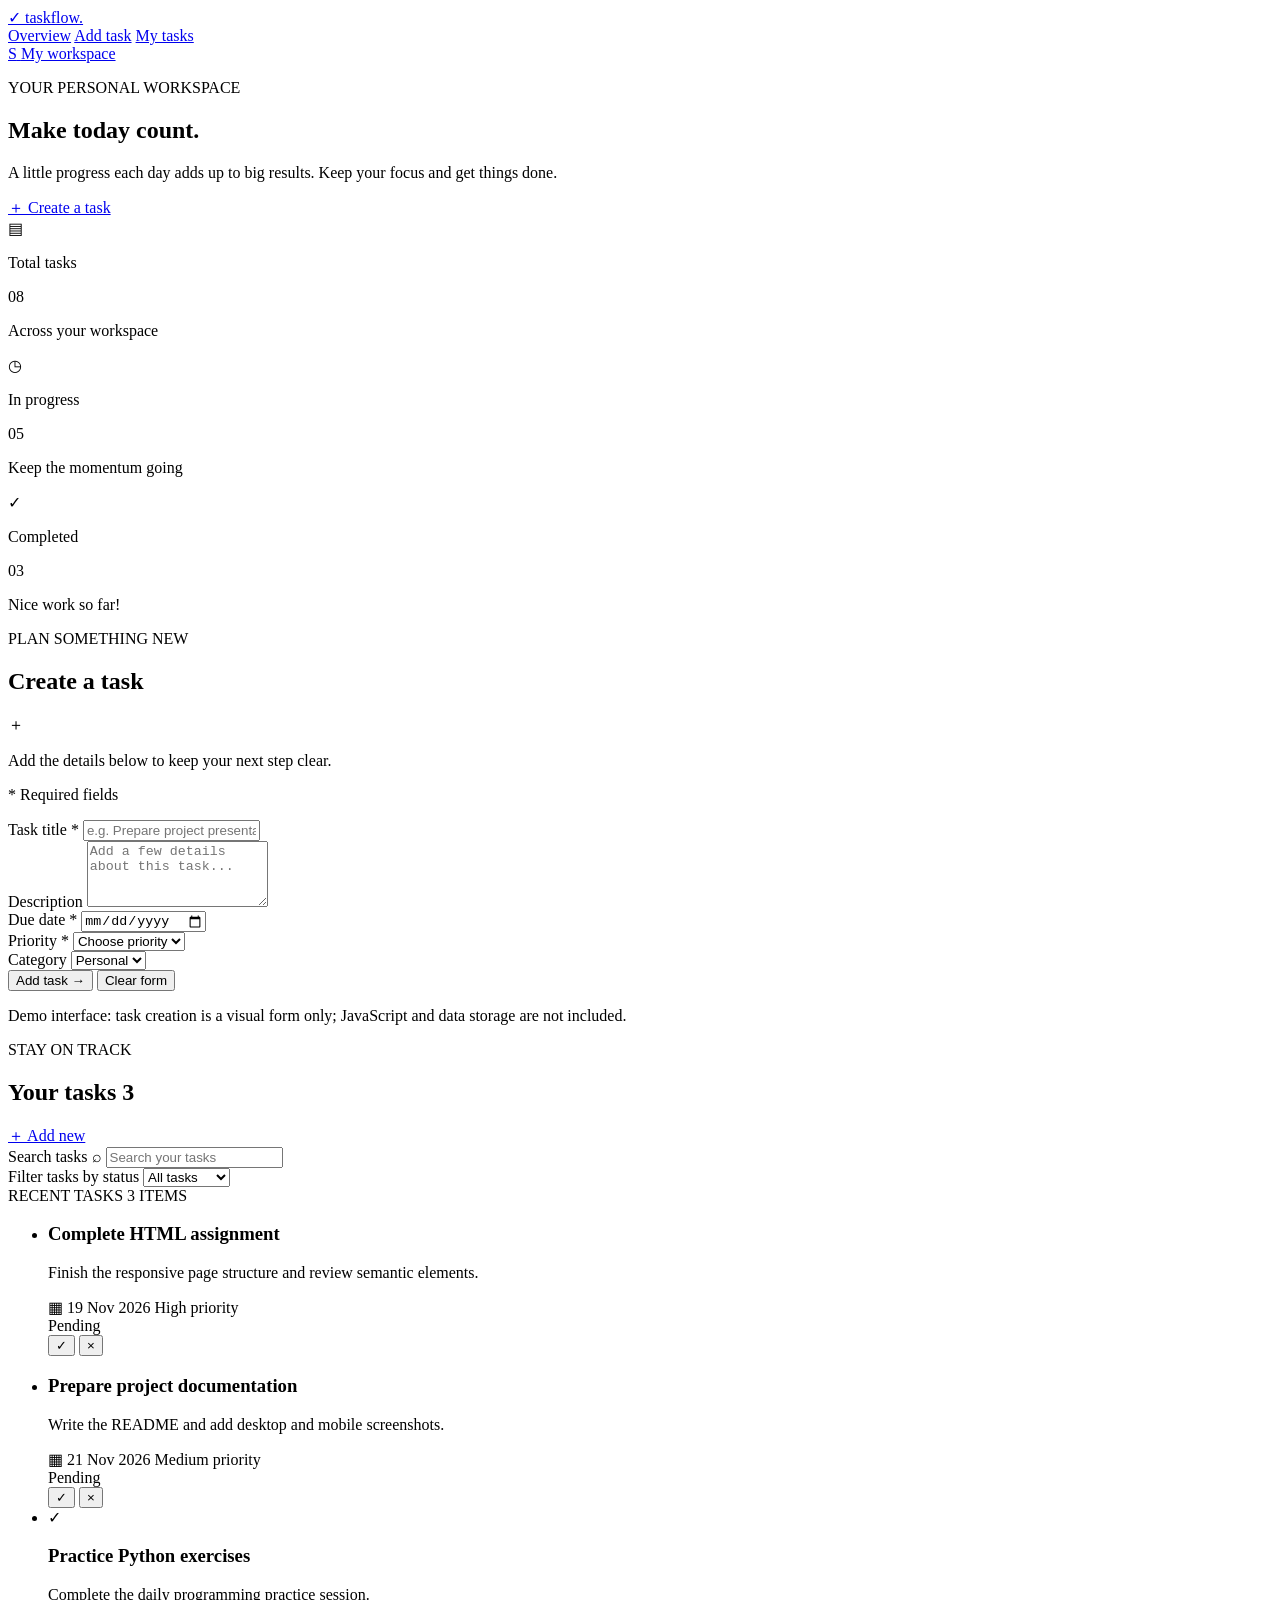
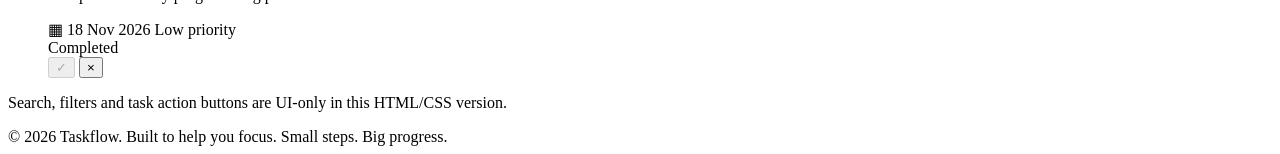
==== Front_end/index.html @ 3395cb3c "Match local project structure Co-authored-by: Copilot <223556219+Copilot@users.noreply.github.com>" ====
<!DOCTYPE html>
<html lang="en">
<head>
  <meta charset="UTF-8">
  <meta name="viewport" content="width=device-width, initial-scale=1.0">
  <meta name="description" content="A clean, responsive task tracker interface built with HTML and CSS.">
  <title>Taskflow — Task Tracker</title>
  <link rel="stylesheet" href="css/styles.css">
</head>
<body>
  <header class="topbar">
    <div class="topbar-inner">
      <a class="brand" href="#dashboard" aria-label="Taskflow home">
        <span class="brand-mark" aria-hidden="true">✓</span>
        <span>taskflow<span class="brand-dot">.</span></span>
      </a>
      <nav class="main-nav" aria-label="Main navigation">
        <a class="nav-link active" href="#dashboard">Overview</a>
        <a class="nav-link" href="#add-task">Add task</a>
        <a class="nav-link" href="#task-list">My tasks</a>
      </nav>
      <a class="profile" href="#task-list" aria-label="Go to your tasks">
        <span class="profile-avatar" aria-hidden="true">S</span>
        <span class="profile-name">My workspace</span>
      </a>
    </div>
  </header>

  <main class="page-shell" id="dashboard">
    <section class="welcome-row" aria-labelledby="page-title">
      <div>
        <p class="eyebrow">YOUR PERSONAL WORKSPACE</p>
        <h1 id="page-title">Make today <span>count.</span></h1>
        <p class="welcome-copy">A little progress each day adds up to big results. Keep your focus and get things done.</p>
      </div>
      <a class="primary-button welcome-button" href="#add-task"><span aria-hidden="true">＋</span> Create a task</a>
    </section>

    <section class="stats-grid" aria-label="Task summary">
      <article class="stat-card">
        <div class="stat-icon violet" aria-hidden="true">▤</div>
        <div><p class="stat-label">Total tasks</p><p class="stat-value">08</p><p class="stat-note">Across your workspace</p></div>
      </article>
      <article class="stat-card">
        <div class="stat-icon amber" aria-hidden="true">◷</div>
        <div><p class="stat-label">In progress</p><p class="stat-value">05</p><p class="stat-note">Keep the momentum going</p></div>
      </article>
      <article class="stat-card">
        <div class="stat-icon green" aria-hidden="true">✓</div>
        <div><p class="stat-label">Completed</p><p class="stat-value">03</p><p class="stat-note">Nice work so far!</p></div>
      </article>
    </section>

    <div class="content-grid">
      <section class="panel form-panel" id="add-task" aria-labelledby="form-title">
        <div class="panel-heading">
          <div>
            <p class="eyebrow">PLAN SOMETHING NEW</p>
            <h2 id="form-title">Create a task</h2>
          </div>
          <span class="heading-icon" aria-hidden="true">＋</span>
        </div>
        <p class="panel-intro">Add the details below to keep your next step clear.</p>
        <p class="required-note"><span aria-hidden="true">*</span> Required fields</p>

        <form class="task-form" action="#" method="get">
          <div class="field">
            <label for="task-title">Task title <span aria-hidden="true">*</span></label>
            <input id="task-title" name="title" type="text" placeholder="e.g. Prepare project presentation" maxlength="100" required>
          </div>
          <div class="field">
            <label for="task-description">Description</label>
            <textarea id="task-description" name="description" rows="4" placeholder="Add a few details about this task..."></textarea>
          </div>
          <div class="field-row">
            <div class="field">
              <label for="due-date">Due date <span aria-hidden="true">*</span></label>
              <input id="due-date" name="due-date" type="date" required>
            </div>
            <div class="field">
              <label for="priority">Priority <span aria-hidden="true">*</span></label>
              <select id="priority" name="priority" required>
                <option value="">Choose priority</option>
                <option value="low">Low</option>
                <option value="medium">Medium</option>
                <option value="high">High</option>
              </select>
            </div>
          </div>
          <div class="field">
            <label for="category">Category</label>
            <select id="category" name="category">
              <option>Personal</option>
              <option>Work</option>
              <option>Study</option>
            </select>
          </div>
          <button class="primary-button submit-button" type="submit">Add task <span aria-hidden="true">→</span></button>
          <button class="text-button" type="reset">Clear form</button>
        </form>
        <p class="static-note">Demo interface: task creation is a visual form only; JavaScript and data storage are not included.</p>
      </section>

      <section class="panel tasks-panel" id="task-list" aria-labelledby="tasks-title">
        <div class="tasks-heading">
          <div>
            <p class="eyebrow">STAY ON TRACK</p>
            <h2 id="tasks-title">Your tasks <span class="count-pill">3</span></h2>
          </div>
          <a class="subtle-link" href="#add-task">＋ Add new</a>
        </div>

        <form class="toolbar" action="#" method="get" aria-label="Task search and filters">
          <div class="search-field">
            <label class="visually-hidden" for="task-search">Search tasks</label>
            <span aria-hidden="true">⌕</span>
            <input id="task-search" name="search" type="search" placeholder="Search your tasks">
          </div>
          <div class="filter-field">
            <label class="visually-hidden" for="task-filter">Filter tasks by status</label>
            <select id="task-filter" name="status">
              <option value="all">All tasks</option>
              <option value="pending">Pending</option>
              <option value="completed">Completed</option>
            </select>
          </div>
        </form>

        <div class="task-list-label">
          <span>RECENT TASKS</span>
          <span>3 ITEMS</span>
        </div>
        <ul class="task-list">
          <li>
            <article class="task-item">
              <span class="task-check pending-check" aria-hidden="true"></span>
              <div class="task-main">
                <h3>Complete HTML assignment</h3>
                <p>Finish the responsive page structure and review semantic elements.</p>
                <div class="task-details">
                  <span class="detail"><span aria-hidden="true">▦</span> 19 Nov 2026</span>
                  <span class="priority-tag high">High priority</span>
                </div>
              </div>
              <div class="task-side">
                <span class="status-tag pending">Pending</span>
                <div class="task-actions">
                  <button type="button" class="icon-button" aria-label="Mark Complete for Complete HTML assignment" title="Mark complete">✓</button>
                  <button type="button" class="icon-button delete-button" aria-label="Delete Complete HTML assignment" title="Delete">×</button>
                </div>
              </div>
            </article>
          </li>
          <li>
            <article class="task-item">
              <span class="task-check pending-check" aria-hidden="true"></span>
              <div class="task-main">
                <h3>Prepare project documentation</h3>
                <p>Write the README and add desktop and mobile screenshots.</p>
                <div class="task-details">
                  <span class="detail"><span aria-hidden="true">▦</span> 21 Nov 2026</span>
                  <span class="priority-tag medium">Medium priority</span>
                </div>
              </div>
              <div class="task-side">
                <span class="status-tag pending">Pending</span>
                <div class="task-actions">
                  <button type="button" class="icon-button" aria-label="Mark Complete for Prepare project documentation" title="Mark complete">✓</button>
                  <button type="button" class="icon-button delete-button" aria-label="Delete Prepare project documentation" title="Delete">×</button>
                </div>
              </div>
            </article>
          </li>
          <li>
            <article class="task-item completed-task">
              <span class="task-check completed-check" aria-hidden="true">✓</span>
              <div class="task-main">
                <h3>Practice Python exercises</h3>
                <p>Complete the daily programming practice session.</p>
                <div class="task-details">
                  <span class="detail"><span aria-hidden="true">▦</span> 18 Nov 2026</span>
                  <span class="priority-tag low">Low priority</span>
                </div>
              </div>
              <div class="task-side">
                <span class="status-tag completed">Completed</span>
                <div class="task-actions">
                  <button type="button" class="icon-button" aria-label="Task already completed" disabled>✓</button>
                  <button type="button" class="icon-button delete-button" aria-label="Delete Practice Python exercises" title="Delete">×</button>
                </div>
              </div>
            </article>
          </li>
        </ul>

        <section class="empty-state" aria-labelledby="empty-title" hidden>
          <span class="empty-illustration" aria-hidden="true">✓</span>
          <h3 id="empty-title">Nothing on your list</h3>
          <p>There are no tasks to show right now. Create a task to get started.</p>
          <a href="#add-task" class="subtle-link">Create your first task →</a>
        </section>
        <p class="static-note">Search, filters and task action buttons are UI-only in this HTML/CSS version.</p>
      </section>
    </div>

    <footer class="page-footer">
      <span>© 2026 Taskflow. Built to help you focus.</span>
      <span>Small steps. Big progress.</span>
    </footer>
  </main>
</body>
</html>
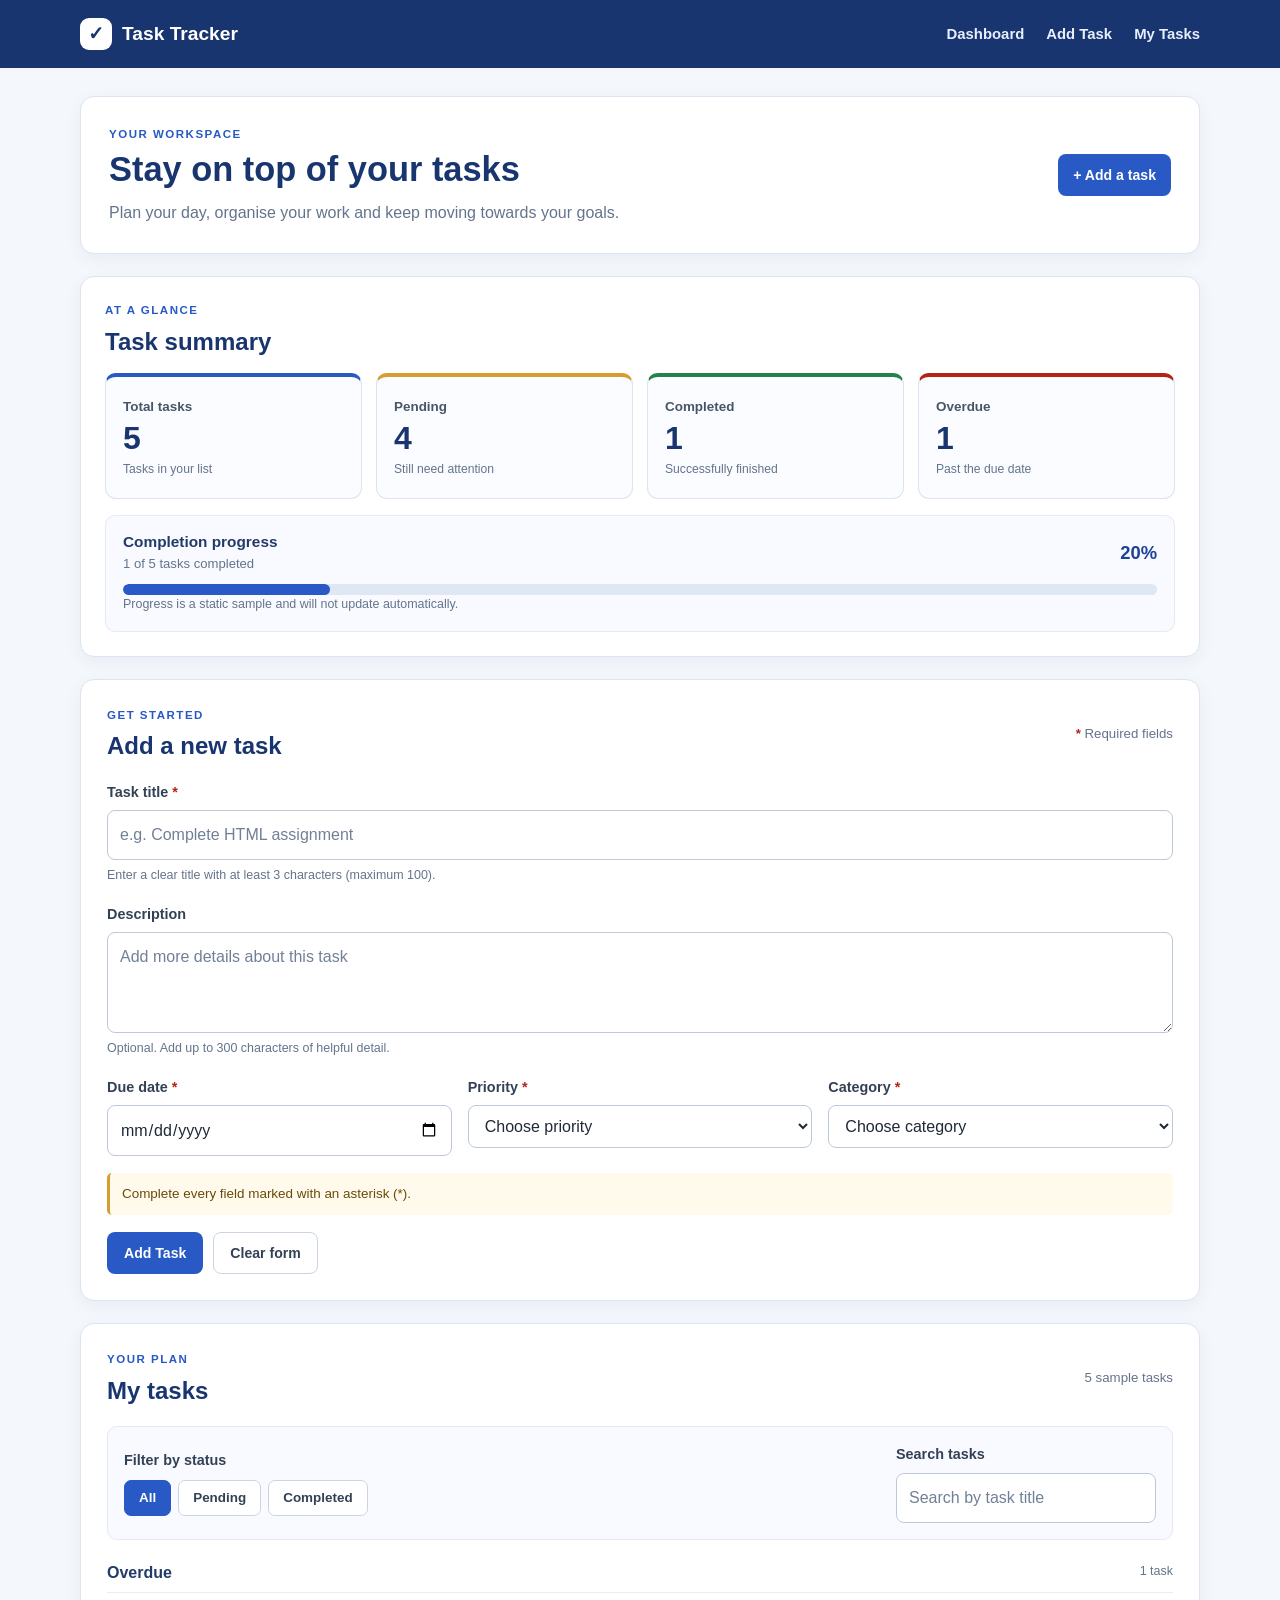
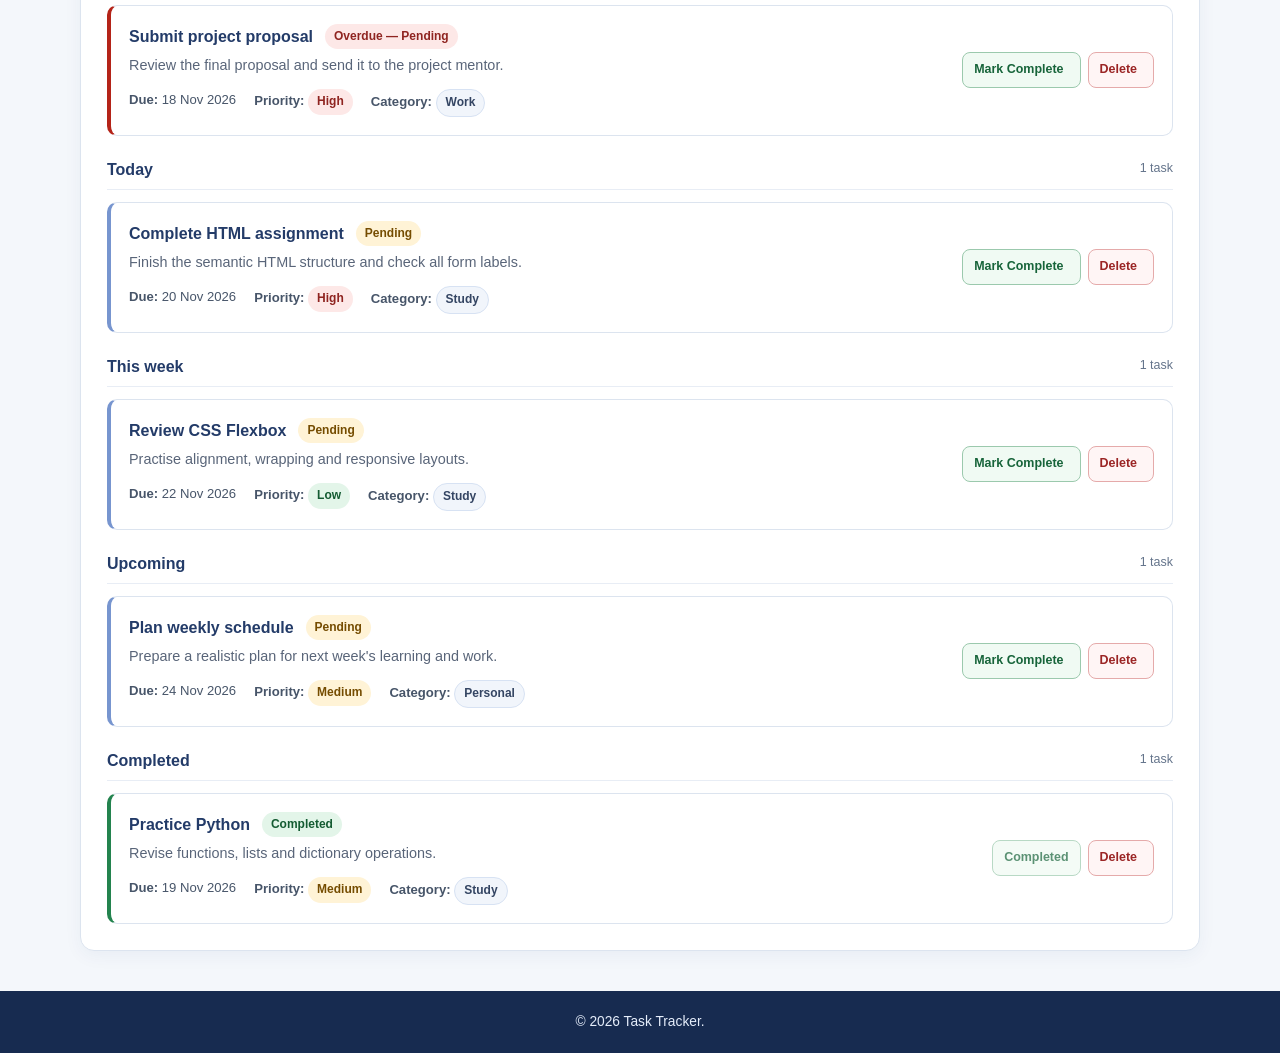
==== commit 520fef0e: "Update task tracker frontend design" ====
--- a/Front_end/index.html
+++ b/Front_end/index.html
@@ -3,210 +3,344 @@
 <head>
   <meta charset="UTF-8">
   <meta name="viewport" content="width=device-width, initial-scale=1.0">
-  <meta name="description" content="A clean, responsive task tracker interface built with HTML and CSS.">
-  <title>Taskflow — Task Tracker</title>
-  <link rel="stylesheet" href="css/styles.css">
+  <meta name="description" content="A responsive and accessible task tracker interface built with HTML and CSS.">
+  <title>Task Tracker | My Workspace</title>
+  <link rel="stylesheet" href="styles.css">
 </head>
 <body>
-  <header class="topbar">
-    <div class="topbar-inner">
-      <a class="brand" href="#dashboard" aria-label="Taskflow home">
+  <a class="skip-link" href="#main-content">Skip to main content</a>
+
+  <header class="site-header">
+    <div class="header-inner">
+      <a class="brand" href="#dashboard" aria-label="Task Tracker home">
         <span class="brand-mark" aria-hidden="true">✓</span>
-        <span>taskflow<span class="brand-dot">.</span></span>
+        <span>Task Tracker</span>
       </a>
-      <nav class="main-nav" aria-label="Main navigation">
-        <a class="nav-link active" href="#dashboard">Overview</a>
-        <a class="nav-link" href="#add-task">Add task</a>
-        <a class="nav-link" href="#task-list">My tasks</a>
+      <nav aria-label="Main navigation">
+        <ul class="nav-list">
+          <li><a href="#dashboard">Dashboard</a></li>
+          <li><a href="#add-task">Add Task</a></li>
+          <li><a href="#task-list">My Tasks</a></li>
+        </ul>
       </nav>
-      <a class="profile" href="#task-list" aria-label="Go to your tasks">
-        <span class="profile-avatar" aria-hidden="true">S</span>
-        <span class="profile-name">My workspace</span>
-      </a>
     </div>
   </header>
 
-  <main class="page-shell" id="dashboard">
-    <section class="welcome-row" aria-labelledby="page-title">
+  <main id="main-content">
+    <section class="welcome-panel" id="dashboard" aria-labelledby="page-title">
       <div>
-        <p class="eyebrow">YOUR PERSONAL WORKSPACE</p>
-        <h1 id="page-title">Make today <span>count.</span></h1>
-        <p class="welcome-copy">A little progress each day adds up to big results. Keep your focus and get things done.</p>
-      </div>
-      <a class="primary-button welcome-button" href="#add-task"><span aria-hidden="true">＋</span> Create a task</a>
-    </section>
-
-    <section class="stats-grid" aria-label="Task summary">
-      <article class="stat-card">
-        <div class="stat-icon violet" aria-hidden="true">▤</div>
-        <div><p class="stat-label">Total tasks</p><p class="stat-value">08</p><p class="stat-note">Across your workspace</p></div>
-      </article>
-      <article class="stat-card">
-        <div class="stat-icon amber" aria-hidden="true">◷</div>
-        <div><p class="stat-label">In progress</p><p class="stat-value">05</p><p class="stat-note">Keep the momentum going</p></div>
-      </article>
-      <article class="stat-card">
-        <div class="stat-icon green" aria-hidden="true">✓</div>
-        <div><p class="stat-label">Completed</p><p class="stat-value">03</p><p class="stat-note">Nice work so far!</p></div>
-      </article>
-    </section>
-
-    <div class="content-grid">
-      <section class="panel form-panel" id="add-task" aria-labelledby="form-title">
-        <div class="panel-heading">
+        <p class="eyebrow">YOUR WORKSPACE</p>
+        <h1 id="page-title">Stay on top of your tasks</h1>
+        <p class="intro-text">Plan your day, organise your work and keep moving towards your goals.</p>
+      </div>
+      <a class="welcome-link" href="#add-task">+ Add a task</a>
+    </section>
+
+    <!-- Improvement 1: dashboard summary cards -->
+    <section class="dashboard-section" aria-labelledby="summary-heading">
+      <div class="section-heading compact-heading">
+        <div>
+          <p class="eyebrow">AT A GLANCE</p>
+          <h2 id="summary-heading">Task summary</h2>
+        </div>
+        <p class="sample-note"></p>
+      </div>
+
+      <div class="summary-grid">
+        <article class="summary-card summary-total">
+          <span class="summary-label">Total tasks</span>
+          <strong>5</strong>
+          <span class="summary-caption">Tasks in your list</span>
+        </article>
+        <article class="summary-card summary-pending">
+          <span class="summary-label">Pending</span>
+          <strong>4</strong>
+          <span class="summary-caption">Still need attention</span>
+        </article>
+        <article class="summary-card summary-completed">
+          <span class="summary-label">Completed</span>
+          <strong>1</strong>
+          <span class="summary-caption">Successfully finished</span>
+        </article>
+        <article class="summary-card summary-overdue">
+          <span class="summary-label">Overdue</span>
+          <strong>1</strong>
+          <span class="summary-caption">Past the due date</span>
+        </article>
+      </div>
+
+      <div class="progress-panel">
+        <div class="progress-copy">
           <div>
-            <p class="eyebrow">PLAN SOMETHING NEW</p>
-            <h2 id="form-title">Create a task</h2>
-          </div>
-          <span class="heading-icon" aria-hidden="true">＋</span>
-        </div>
-        <p class="panel-intro">Add the details below to keep your next step clear.</p>
+            <h3>Completion progress</h3>
+            <p>1 of 5 tasks completed</p>
+          </div>
+          <strong>20%</strong>
+        </div>
+        <progress value="1" max="5" aria-label="Task completion progress">20%</progress>
+        <p class="field-help">Progress is a static sample and will not update automatically.</p>
+      </div>
+    </section>
+
+    <!-- Improvement 2 and 3: category selection and due-date organisation -->
+    <section class="panel" id="add-task" aria-labelledby="add-task-heading">
+      <div class="section-heading">
+        <div>
+          <p class="eyebrow">GET STARTED</p>
+          <h2 id="add-task-heading">Add a new task</h2>
+        </div>
         <p class="required-note"><span aria-hidden="true">*</span> Required fields</p>
-
-        <form class="task-form" action="#" method="get">
-          <div class="field">
-            <label for="task-title">Task title <span aria-hidden="true">*</span></label>
-            <input id="task-title" name="title" type="text" placeholder="e.g. Prepare project presentation" maxlength="100" required>
-          </div>
-          <div class="field">
-            <label for="task-description">Description</label>
-            <textarea id="task-description" name="description" rows="4" placeholder="Add a few details about this task..."></textarea>
-          </div>
-          <div class="field-row">
-            <div class="field">
-              <label for="due-date">Due date <span aria-hidden="true">*</span></label>
-              <input id="due-date" name="due-date" type="date" required>
-            </div>
-            <div class="field">
-              <label for="priority">Priority <span aria-hidden="true">*</span></label>
-              <select id="priority" name="priority" required>
-                <option value="">Choose priority</option>
-                <option value="low">Low</option>
-                <option value="medium">Medium</option>
-                <option value="high">High</option>
-              </select>
-            </div>
-          </div>
-          <div class="field">
-            <label for="category">Category</label>
-            <select id="category" name="category">
-              <option>Personal</option>
-              <option>Work</option>
-              <option>Study</option>
+      </div>
+
+      <form class="task-form" action="#add-task" method="get">
+        <div class="form-field">
+          <label for="task-title">Task title <span aria-hidden="true">*</span></label>
+          <input
+            type="text"
+            id="task-title"
+            name="task-title"
+            placeholder="e.g. Complete HTML assignment"
+            minlength="3"
+            maxlength="100"
+            aria-describedby="title-help"
+            required
+          >
+          <small class="field-help" id="title-help">Enter a clear title with at least 3 characters (maximum 100).</small>
+        </div>
+
+        <div class="form-field">
+          <label for="task-description">Description</label>
+          <textarea
+            id="task-description"
+            name="task-description"
+            rows="3"
+            maxlength="300"
+            placeholder="Add more details about this task"
+            aria-describedby="description-help"
+          ></textarea>
+          <small class="field-help" id="description-help">Optional. Add up to 300 characters of helpful detail.</small>
+        </div>
+
+        <div class="form-row">
+          <div class="form-field">
+            <label for="due-date">Due date <span aria-hidden="true">*</span></label>
+            <input type="date" id="due-date" name="due-date" required>
+          </div>
+          <div class="form-field">
+            <label for="priority">Priority <span aria-hidden="true">*</span></label>
+            <select id="priority" name="priority" required>
+              <option value="">Choose priority</option>
+              <option value="low">Low</option>
+              <option value="medium">Medium</option>
+              <option value="high">High</option>
             </select>
           </div>
-          <button class="primary-button submit-button" type="submit">Add task <span aria-hidden="true">→</span></button>
-          <button class="text-button" type="reset">Clear form</button>
-        </form>
-        <p class="static-note">Demo interface: task creation is a visual form only; JavaScript and data storage are not included.</p>
-      </section>
-
-      <section class="panel tasks-panel" id="task-list" aria-labelledby="tasks-title">
-        <div class="tasks-heading">
-          <div>
-            <p class="eyebrow">STAY ON TRACK</p>
-            <h2 id="tasks-title">Your tasks <span class="count-pill">3</span></h2>
-          </div>
-          <a class="subtle-link" href="#add-task">＋ Add new</a>
-        </div>
-
-        <form class="toolbar" action="#" method="get" aria-label="Task search and filters">
-          <div class="search-field">
-            <label class="visually-hidden" for="task-search">Search tasks</label>
-            <span aria-hidden="true">⌕</span>
-            <input id="task-search" name="search" type="search" placeholder="Search your tasks">
-          </div>
-          <div class="filter-field">
-            <label class="visually-hidden" for="task-filter">Filter tasks by status</label>
-            <select id="task-filter" name="status">
-              <option value="all">All tasks</option>
-              <option value="pending">Pending</option>
-              <option value="completed">Completed</option>
+          <div class="form-field">
+            <label for="category">Category <span aria-hidden="true">*</span></label>
+            <select id="category" name="category" required>
+              <option value="">Choose category</option>
+              <option value="work">Work</option>
+              <option value="personal">Personal</option>
+              <option value="study">Study</option>
+              <option value="shopping">Shopping</option>
+              <option value="health">Health</option>
             </select>
           </div>
-        </form>
-
-        <div class="task-list-label">
-          <span>RECENT TASKS</span>
-          <span>3 ITEMS</span>
-        </div>
-        <ul class="task-list">
-          <li>
-            <article class="task-item">
-              <span class="task-check pending-check" aria-hidden="true"></span>
-              <div class="task-main">
-                <h3>Complete HTML assignment</h3>
-                <p>Finish the responsive page structure and review semantic elements.</p>
-                <div class="task-details">
-                  <span class="detail"><span aria-hidden="true">▦</span> 19 Nov 2026</span>
-                  <span class="priority-tag high">High priority</span>
-                </div>
-              </div>
-              <div class="task-side">
-                <span class="status-tag pending">Pending</span>
-                <div class="task-actions">
-                  <button type="button" class="icon-button" aria-label="Mark Complete for Complete HTML assignment" title="Mark complete">✓</button>
-                  <button type="button" class="icon-button delete-button" aria-label="Delete Complete HTML assignment" title="Delete">×</button>
-                </div>
-              </div>
-            </article>
-          </li>
-          <li>
-            <article class="task-item">
-              <span class="task-check pending-check" aria-hidden="true"></span>
-              <div class="task-main">
-                <h3>Prepare project documentation</h3>
-                <p>Write the README and add desktop and mobile screenshots.</p>
-                <div class="task-details">
-                  <span class="detail"><span aria-hidden="true">▦</span> 21 Nov 2026</span>
-                  <span class="priority-tag medium">Medium priority</span>
-                </div>
-              </div>
-              <div class="task-side">
-                <span class="status-tag pending">Pending</span>
-                <div class="task-actions">
-                  <button type="button" class="icon-button" aria-label="Mark Complete for Prepare project documentation" title="Mark complete">✓</button>
-                  <button type="button" class="icon-button delete-button" aria-label="Delete Prepare project documentation" title="Delete">×</button>
-                </div>
-              </div>
-            </article>
-          </li>
-          <li>
-            <article class="task-item completed-task">
-              <span class="task-check completed-check" aria-hidden="true">✓</span>
-              <div class="task-main">
-                <h3>Practice Python exercises</h3>
-                <p>Complete the daily programming practice session.</p>
-                <div class="task-details">
-                  <span class="detail"><span aria-hidden="true">▦</span> 18 Nov 2026</span>
-                  <span class="priority-tag low">Low priority</span>
-                </div>
-              </div>
-              <div class="task-side">
-                <span class="status-tag completed">Completed</span>
-                <div class="task-actions">
-                  <button type="button" class="icon-button" aria-label="Task already completed" disabled>✓</button>
-                  <button type="button" class="icon-button delete-button" aria-label="Delete Practice Python exercises" title="Delete">×</button>
-                </div>
-              </div>
-            </article>
-          </li>
-        </ul>
-
-        <section class="empty-state" aria-labelledby="empty-title" hidden>
-          <span class="empty-illustration" aria-hidden="true">✓</span>
-          <h3 id="empty-title">Nothing on your list</h3>
-          <p>There are no tasks to show right now. Create a task to get started.</p>
-          <a href="#add-task" class="subtle-link">Create your first task →</a>
-        </section>
-        <p class="static-note">Search, filters and task action buttons are UI-only in this HTML/CSS version.</p>
-      </section>
-    </div>
-
-    <footer class="page-footer">
-      <span>© 2026 Taskflow. Built to help you focus.</span>
-      <span>Small steps. Big progress.</span>
-    </footer>
+        </div>
+
+        <p class="form-guidance" id="form-guidance">
+          Complete every field marked with an asterisk (*).
+        </p>
+        <div class="form-actions">
+          <button class="button button-primary" type="submit">Add Task</button>
+          <button class="button button-quiet" type="reset">Clear form</button>
+        </div>
+      </form>
+    </section>
+
+    <section class="panel" id="task-list" aria-labelledby="task-list-heading">
+      <div class="section-heading">
+        <div>
+          <p class="eyebrow">YOUR PLAN</p>
+          <h2 id="task-list-heading">My tasks</h2>
+        </div>
+        <span class="task-total">5 sample tasks</span>
+      </div>
+
+      <div class="task-tools">
+        <div class="filter-area">
+          <span class="control-label" id="filter-label">Filter by status</span>
+          <div class="filter-buttons" role="group" aria-labelledby="filter-label">
+            <button class="filter-button active" type="button" aria-pressed="true">All</button>
+            <button class="filter-button" type="button" aria-pressed="false">Pending</button>
+            <button class="filter-button" type="button" aria-pressed="false">Completed</button>
+          </div>
+          <small class="field-help"></small>
+        </div>
+        <div class="search-field">
+          <label for="task-search">Search tasks</label>
+          <input type="search" id="task-search" name="task-search" placeholder="Search by task title">
+        </div>
+      </div>
+
+      <div class="task-groups">
+        <section class="task-group" aria-labelledby="overdue-heading">
+          <div class="group-heading">
+            <h3 id="overdue-heading">Overdue</h3>
+            <span class="group-count">1 task</span>
+          </div>
+          <ul class="task-list">
+            <li>
+              <article class="task-card task-card-overdue">
+                <div class="task-main">
+                  <div class="task-title-row">
+                    <h4>Submit project proposal</h4>
+                    <span class="status status-overdue">Overdue — Pending</span>
+                  </div>
+                  <p class="task-description">Review the final proposal and send it to the project mentor.</p>
+                  <div class="task-details">
+                    <span><strong>Due:</strong> <time datetime="2026-11-18">18 Nov 2026</time></span>
+                    <span><strong>Priority:</strong> <span class="priority priority-high">High</span></span>
+                    <span><strong>Category:</strong> <span class="category-tag">Work</span></span>
+                  </div>
+                </div>
+                <div class="task-actions" aria-label="Actions for Submit project proposal">
+                  <button class="button button-small button-complete" type="button">Mark Complete <span class="ui-only"></span></button>
+                  <button class="button button-small button-delete" type="button">Delete <span class="ui-only"></span></button>
+                </div>
+              </article>
+            </li>
+          </ul>
+        </section>
+
+        <section class="task-group" aria-labelledby="today-heading">
+          <div class="group-heading">
+            <h3 id="today-heading">Today</h3>
+            <span class="group-count">1 task</span>
+          </div>
+          <ul class="task-list">
+            <li>
+              <article class="task-card">
+                <div class="task-main">
+                  <div class="task-title-row">
+                    <h4>Complete HTML assignment</h4>
+                    <span class="status status-pending">Pending</span>
+                  </div>
+                  <p class="task-description">Finish the semantic HTML structure and check all form labels.</p>
+                  <div class="task-details">
+                    <span><strong>Due:</strong> <time datetime="2026-11-20">20 Nov 2026</time></span>
+                    <span><strong>Priority:</strong> <span class="priority priority-high">High</span></span>
+                    <span><strong>Category:</strong> <span class="category-tag">Study</span></span>
+                  </div>
+                </div>
+                <div class="task-actions" aria-label="Actions for Complete HTML assignment">
+                  <button class="button button-small button-complete" type="button">Mark Complete <span class="ui-only"></span></button>
+                  <button class="button button-small button-delete" type="button">Delete <span class="ui-only"></span></button>
+                </div>
+              </article>
+            </li>
+          </ul>
+        </section>
+
+        <section class="task-group" aria-labelledby="week-heading">
+          <div class="group-heading">
+            <h3 id="week-heading">This week</h3>
+            <span class="group-count">1 task</span>
+          </div>
+          <ul class="task-list">
+            <li>
+              <article class="task-card">
+                <div class="task-main">
+                  <div class="task-title-row">
+                    <h4>Review CSS Flexbox</h4>
+                    <span class="status status-pending">Pending</span>
+                  </div>
+                  <p class="task-description">Practise alignment, wrapping and responsive layouts.</p>
+                  <div class="task-details">
+                    <span><strong>Due:</strong> <time datetime="2026-11-22">22 Nov 2026</time></span>
+                    <span><strong>Priority:</strong> <span class="priority priority-low">Low</span></span>
+                    <span><strong>Category:</strong> <span class="category-tag">Study</span></span>
+                  </div>
+                </div>
+                <div class="task-actions" aria-label="Actions for Review CSS Flexbox">
+                  <button class="button button-small button-complete" type="button">Mark Complete <span class="ui-only"></span></button>
+                  <button class="button button-small button-delete" type="button">Delete <span class="ui-only"></span></button>
+                </div>
+              </article>
+            </li>
+          </ul>
+        </section>
+
+        <section class="task-group" aria-labelledby="upcoming-heading">
+          <div class="group-heading">
+            <h3 id="upcoming-heading">Upcoming</h3>
+            <span class="group-count">1 task</span>
+          </div>
+          <ul class="task-list">
+            <li>
+              <article class="task-card">
+                <div class="task-main">
+                  <div class="task-title-row">
+                    <h4>Plan weekly schedule</h4>
+                    <span class="status status-pending">Pending</span>
+                  </div>
+                  <p class="task-description">Prepare a realistic plan for next week's learning and work.</p>
+                  <div class="task-details">
+                    <span><strong>Due:</strong> <time datetime="2026-11-24">24 Nov 2026</time></span>
+                    <span><strong>Priority:</strong> <span class="priority priority-medium">Medium</span></span>
+                    <span><strong>Category:</strong> <span class="category-tag">Personal</span></span>
+                  </div>
+                </div>
+                <div class="task-actions" aria-label="Actions for Plan weekly schedule">
+                  <button class="button button-small button-complete" type="button">Mark Complete <span class="ui-only"></span></button>
+                  <button class="button button-small button-delete" type="button">Delete <span class="ui-only"></span></button>
+                </div>
+              </article>
+            </li>
+          </ul>
+        </section>
+
+        <section class="task-group" aria-labelledby="completed-heading">
+          <div class="group-heading">
+            <h3 id="completed-heading">Completed</h3>
+            <span class="group-count">1 task</span>
+          </div>
+          <ul class="task-list">
+            <li>
+              <article class="task-card task-card-completed">
+                <div class="task-main">
+                  <div class="task-title-row">
+                    <h4>Practice Python</h4>
+                    <span class="status status-completed">Completed</span>
+                  </div>
+                  <p class="task-description">Revise functions, lists and dictionary operations.</p>
+                  <div class="task-details">
+                    <span><strong>Due:</strong> <time datetime="2026-11-19">19 Nov 2026</time></span>
+                    <span><strong>Priority:</strong> <span class="priority priority-medium">Medium</span></span>
+                    <span><strong>Category:</strong> <span class="category-tag">Study</span></span>
+                  </div>
+                </div>
+                <div class="task-actions" aria-label="Actions for Practice Python">
+                  <button class="button button-small button-complete" type="button" disabled aria-label="Practice Python is already completed">Completed</button>
+                  <button class="button button-small button-delete" type="button">Delete <span class="ui-only"></span></button>
+                </div>
+              </article>
+            </li>
+          </ul>
+        </section>
+      </div>
+    </section>
+
+    <section class="empty-state" id="empty-state" aria-labelledby="empty-heading" hidden>
+      <h2 id="empty-heading">No tasks to display</h2>
+      <p>There are no tasks here yet. Add a task to get started.</p>
+    </section>
+
+
   </main>
+
+  <footer class="site-footer">
+    <p>&copy; 2026 Task Tracker.</p>
+  </footer>
 </body>
 </html>
--- a/Front_end/styles.css
+++ b/Front_end/styles.css
@@ -0,0 +1,869 @@
+/* Responsive Task Tracker - HTML/CSS training project */
+
+/* 1. Base styles and design tokens */
+* {
+  box-sizing: border-box;
+  margin: 0;
+  padding: 0;
+}
+
+:root {
+  font-family: Arial, Helvetica, sans-serif;
+  color: #1f2937;
+  background: #f4f7fb;
+  --navy: #18356f;
+  --blue: #2859c5;
+  --blue-dark: #1e4296;
+  --muted: #64748b;
+  --border: #dce4ef;
+  --surface: #ffffff;
+}
+
+html {
+  scroll-behavior: smooth;
+}
+
+body {
+  min-width: 320px;
+  min-height: 100vh;
+  line-height: 1.6;
+  overflow-wrap: break-word;
+}
+
+button,
+input,
+textarea,
+select {
+  font: inherit;
+}
+
+button {
+  cursor: pointer;
+}
+
+button:disabled {
+  cursor: not-allowed;
+  opacity: 0.7;
+}
+
+/* 2. Keyboard navigation and header */
+.skip-link {
+  position: absolute;
+  top: 8px;
+  left: 8px;
+  z-index: 10;
+  padding: 9px 13px;
+  transform: translateY(-150%);
+  border-radius: 7px;
+  background: #ffffff;
+  color: var(--navy);
+  font-weight: 700;
+}
+
+.skip-link:focus {
+  transform: translateY(0);
+}
+
+.site-header {
+  padding: 18px 28px;
+  background: var(--navy);
+  color: #ffffff;
+}
+
+.header-inner {
+  display: flex;
+  width: min(100%, 1120px);
+  align-items: center;
+  justify-content: space-between;
+  gap: 24px;
+  margin: 0 auto;
+}
+
+.brand {
+  display: inline-flex;
+  align-items: center;
+  gap: 10px;
+  color: #ffffff;
+  font-size: 1.2rem;
+  font-weight: 700;
+  text-decoration: none;
+}
+
+.brand-mark {
+  display: grid;
+  width: 32px;
+  height: 32px;
+  place-items: center;
+  border-radius: 9px;
+  background: #ffffff;
+  color: var(--navy);
+  font-weight: 800;
+}
+
+.nav-list {
+  display: flex;
+  flex-wrap: wrap;
+  align-items: center;
+  gap: 8px 22px;
+  list-style: none;
+}
+
+.nav-list a {
+  color: #e7efff;
+  font-size: 0.93rem;
+  font-weight: 600;
+  text-decoration: none;
+}
+
+.nav-list a:hover {
+  color: #ffffff;
+  text-decoration: underline;
+  text-underline-offset: 4px;
+}
+
+/* 3. Main layout, headings and welcome panel */
+main {
+  width: min(100% - 40px, 1120px);
+  margin: 28px auto 40px;
+}
+
+.welcome-panel,
+.panel,
+.dashboard-section,
+.empty-state {
+  border: 1px solid var(--border);
+  border-radius: 14px;
+  background: var(--surface);
+  box-shadow: 0 5px 18px rgba(24, 53, 111, 0.05);
+}
+
+.welcome-panel {
+  display: flex;
+  align-items: center;
+  justify-content: space-between;
+  gap: 24px;
+  padding: 28px;
+  margin-bottom: 22px;
+}
+
+.eyebrow {
+  margin-bottom: 6px;
+  color: var(--blue);
+  font-size: 0.72rem;
+  font-weight: 800;
+  letter-spacing: 0.13em;
+}
+
+h1 {
+  color: var(--navy);
+  font-size: clamp(1.55rem, 3vw, 2.15rem);
+  line-height: 1.2;
+}
+
+h2 {
+  color: var(--navy);
+  font-size: clamp(1.2rem, 2.2vw, 1.5rem);
+  line-height: 1.3;
+}
+
+h3 {
+  color: #233b68;
+  font-size: 1.05rem;
+  line-height: 1.35;
+}
+
+h4 {
+  color: #233b68;
+  font-size: 1rem;
+  line-height: 1.35;
+}
+
+.intro-text {
+  max-width: 620px;
+  margin-top: 9px;
+  color: var(--muted);
+}
+
+.welcome-link {
+  flex: 0 0 auto;
+  padding: 10px 15px;
+  border-radius: 8px;
+  background: var(--blue);
+  color: #ffffff;
+  font-size: 0.88rem;
+  font-weight: 700;
+  text-decoration: none;
+}
+
+.welcome-link:hover {
+  background: var(--blue-dark);
+}
+
+/* 4. Improvement: summary dashboard and completion progress */
+.dashboard-section {
+  padding: 24px;
+  margin-bottom: 22px;
+}
+
+.section-heading {
+  display: flex;
+  align-items: center;
+  justify-content: space-between;
+  gap: 16px;
+  margin-bottom: 20px;
+}
+
+.compact-heading {
+  margin-bottom: 16px;
+}
+
+.sample-note,
+.task-total {
+  color: var(--muted);
+  font-size: 0.83rem;
+}
+
+.summary-grid {
+  display: grid;
+  grid-template-columns: repeat(4, minmax(0, 1fr));
+  gap: 14px;
+}
+
+.summary-card {
+  display: flex;
+  min-width: 0;
+  min-height: 126px;
+  flex-direction: column;
+  align-items: flex-start;
+  justify-content: center;
+  gap: 3px;
+  padding: 17px;
+  border: 1px solid var(--border);
+  border-radius: 11px;
+  background: #fbfcff;
+}
+
+.summary-label {
+  color: #475569;
+  font-size: 0.84rem;
+  font-weight: 700;
+}
+
+.summary-card strong {
+  color: var(--navy);
+  font-size: 2rem;
+  line-height: 1.15;
+}
+
+.summary-caption {
+  color: var(--muted);
+  font-size: 0.76rem;
+}
+
+.summary-pending {
+  border-top: 4px solid #d69e2e;
+}
+
+.summary-completed {
+  border-top: 4px solid #23834e;
+}
+
+.summary-overdue {
+  border-top: 4px solid #b42318;
+}
+
+.summary-total {
+  border-top: 4px solid var(--blue);
+}
+
+.progress-panel {
+  padding: 16px 17px;
+  margin-top: 16px;
+  border: 1px solid #e3eaf4;
+  border-radius: 10px;
+  background: #f8faff;
+}
+
+.progress-copy {
+  display: flex;
+  align-items: center;
+  justify-content: space-between;
+  gap: 15px;
+  margin-bottom: 10px;
+}
+
+.progress-copy h3 {
+  font-size: 0.96rem;
+}
+
+.progress-copy p {
+  color: var(--muted);
+  font-size: 0.82rem;
+}
+
+.progress-copy > strong {
+  color: var(--blue-dark);
+  font-size: 1.15rem;
+}
+
+progress {
+  display: block;
+  width: 100%;
+  height: 11px;
+  overflow: hidden;
+  border: 0;
+  border-radius: 20px;
+  background: #dfe7f3;
+  accent-color: var(--blue);
+}
+
+progress::-webkit-progress-bar {
+  border-radius: 20px;
+  background: #dfe7f3;
+}
+
+progress::-webkit-progress-value {
+  border-radius: 20px;
+  background: var(--blue);
+}
+
+progress::-moz-progress-bar {
+  border-radius: 20px;
+  background: var(--blue);
+}
+
+/* 5. Form and native browser validation */
+.panel {
+  padding: 26px;
+  margin-bottom: 22px;
+}
+
+.required-note {
+  color: var(--muted);
+  font-size: 0.83rem;
+}
+
+.required-note span,
+.form-field label span {
+  color: #b42318;
+  font-weight: 700;
+}
+
+.task-form {
+  display: flex;
+  flex-direction: column;
+  gap: 17px;
+}
+
+.form-field {
+  display: flex;
+  min-width: 0;
+  flex-direction: column;
+  gap: 6px;
+}
+
+.form-field label,
+.search-field label,
+.control-label {
+  color: #334155;
+  font-size: 0.9rem;
+  font-weight: 700;
+}
+
+input[type="text"],
+input[type="date"],
+input[type="search"],
+textarea,
+select {
+  width: 100%;
+  min-width: 0;
+  padding: 11px 12px;
+  border: 1px solid #bdc9da;
+  border-radius: 8px;
+  background: #ffffff;
+  color: #1f2937;
+}
+
+textarea {
+  min-height: 96px;
+  resize: vertical;
+}
+
+input::placeholder,
+textarea::placeholder {
+  color: #718096;
+}
+
+.form-row {
+  display: flex;
+  flex-wrap: wrap;
+  gap: 16px;
+}
+
+.form-row > .form-field {
+  flex: 1 1 200px;
+}
+
+.field-help {
+  color: var(--muted);
+  font-size: 0.78rem;
+}
+
+.form-guidance {
+  padding: 10px 12px;
+  border-left: 3px solid #d69e2e;
+  border-radius: 5px;
+  background: #fffaeb;
+  color: #694b08;
+  font-size: 0.84rem;
+}
+
+.form-actions {
+  display: flex;
+  flex-wrap: wrap;
+  gap: 10px;
+}
+
+.button {
+  display: inline-flex;
+  min-height: 42px;
+  align-items: center;
+  justify-content: center;
+  gap: 5px;
+  padding: 9px 16px;
+  border: 1px solid transparent;
+  border-radius: 8px;
+  font-size: 0.88rem;
+  font-weight: 700;
+  text-align: center;
+}
+
+.button-primary {
+  background: var(--blue);
+  color: #ffffff;
+}
+
+.button-primary:hover {
+  background: var(--blue-dark);
+}
+
+.button-quiet {
+  border-color: #cbd5e1;
+  background: #ffffff;
+  color: #334155;
+}
+
+.button-quiet:hover {
+  background: #f1f5f9;
+}
+
+.button-small {
+  min-height: 36px;
+  padding: 7px 11px;
+  font-size: 0.78rem;
+}
+
+.button-complete {
+  border-color: #9bc9ad;
+  background: #f0faf3;
+  color: #17643a;
+}
+
+.button-delete {
+  border-color: #e5aaaa;
+  background: #fff5f5;
+  color: #9b2525;
+}
+
+.button-complete:hover:not(:disabled) {
+  background: #e0f3e6;
+}
+
+.button-delete:hover {
+  background: #fee9e9;
+}
+
+.ui-only {
+  font-size: 0.68rem;
+  font-weight: 500;
+}
+
+/* 6. Task filters and search */
+.task-tools {
+  display: flex;
+  align-items: flex-end;
+  justify-content: space-between;
+  gap: 20px;
+  padding: 16px;
+  margin-bottom: 22px;
+  border: 1px solid #e3eaf4;
+  border-radius: 10px;
+  background: #f8faff;
+}
+
+.filter-area,
+.search-field {
+  display: flex;
+  flex-direction: column;
+  gap: 7px;
+}
+
+.filter-area {
+  flex: 1 1 auto;
+  min-width: 0;
+}
+
+.filter-buttons {
+  display: flex;
+  flex-wrap: wrap;
+  gap: 7px;
+}
+
+.filter-button {
+  min-height: 36px;
+  padding: 6px 14px;
+  border: 1px solid #cbd5e1;
+  border-radius: 7px;
+  background: #ffffff;
+  color: #334155;
+  font-size: 0.84rem;
+  font-weight: 700;
+}
+
+.filter-button:hover {
+  background: #eef4ff;
+}
+
+.filter-button.active {
+  border-color: var(--blue);
+  background: var(--blue);
+  color: #ffffff;
+}
+
+.search-field {
+  flex: 0 1 260px;
+  min-width: 190px;
+}
+
+/* 7. Improvement: due-date groups and task categories */
+.task-groups {
+  display: flex;
+  flex-direction: column;
+  gap: 23px;
+}
+
+.task-group {
+  min-width: 0;
+}
+
+.group-heading {
+  display: flex;
+  align-items: center;
+  justify-content: space-between;
+  gap: 12px;
+  padding-bottom: 9px;
+  margin-bottom: 12px;
+  border-bottom: 1px solid #e8edf5;
+}
+
+.group-heading h3 {
+  font-size: 1rem;
+}
+
+.group-count {
+  color: var(--muted);
+  font-size: 0.78rem;
+}
+
+.task-list {
+  display: flex;
+  flex-direction: column;
+  gap: 13px;
+  list-style: none;
+}
+
+.task-card {
+  display: flex;
+  align-items: center;
+  justify-content: space-between;
+  gap: 20px;
+  padding: 18px;
+  border: 1px solid #dce4ef;
+  border-left: 4px solid #7795cf;
+  border-radius: 10px;
+  background: #ffffff;
+}
+
+.task-card-overdue {
+  border-left-color: #b42318;
+}
+
+.task-card-completed {
+  border-left-color: #23834e;
+}
+
+.task-main {
+  flex: 1 1 auto;
+  min-width: 0;
+}
+
+.task-title-row {
+  display: flex;
+  flex-wrap: wrap;
+  align-items: center;
+  gap: 9px 12px;
+}
+
+.task-description {
+  margin-top: 5px;
+  color: #596579;
+  font-size: 0.9rem;
+}
+
+.task-details {
+  display: flex;
+  flex-wrap: wrap;
+  gap: 8px 18px;
+  margin-top: 12px;
+  color: #475569;
+  font-size: 0.82rem;
+}
+
+.status,
+.priority,
+.category-tag {
+  display: inline-block;
+  padding: 3px 9px;
+  border-radius: 20px;
+  font-size: 0.75rem;
+  font-weight: 700;
+  white-space: nowrap;
+}
+
+.status-pending {
+  background: #fff3d6;
+  color: #754c00;
+}
+
+.status-completed {
+  background: #e3f5e9;
+  color: #145b32;
+}
+
+.status-overdue {
+  background: #fde8e7;
+  color: #8f2420;
+}
+
+.priority-high {
+  background: #fde8e7;
+  color: #8f2420;
+}
+
+.priority-medium {
+  background: #fff3d6;
+  color: #754c00;
+}
+
+.priority-low {
+  background: #e3f5e9;
+  color: #145b32;
+}
+
+.category-tag {
+  border: 1px solid #d7e2f3;
+  background: #f1f5fb;
+  color: #344563;
+}
+
+.task-actions {
+  display: flex;
+  flex: 0 0 auto;
+  flex-wrap: wrap;
+  gap: 7px;
+}
+
+/* 8. Empty state, notice and footer */
+.empty-state {
+  padding: 34px 20px;
+  text-align: center;
+}
+
+.empty-state[hidden] {
+  display: none;
+}
+
+.empty-state p {
+  color: var(--muted);
+}
+
+.static-notice {
+  padding: 12px 14px;
+  border: 1px solid #d6e2f5;
+  border-radius: 8px;
+  background: #eef4ff;
+  color: #344563;
+  font-size: 0.84rem;
+}
+
+.site-footer {
+  padding: 20px;
+  background: #172b50;
+  color: #e5edfa;
+  font-size: 0.86rem;
+  text-align: center;
+}
+
+/* 9. Visible keyboard focus */
+a:focus-visible,
+button:focus-visible,
+input:focus-visible,
+textarea:focus-visible,
+select:focus-visible {
+  outline: 3px solid #e09b22;
+  outline-offset: 3px;
+}
+
+/* 10. Tablet layout */
+@media (max-width: 900px) {
+  .header-inner {
+    align-items: flex-start;
+    flex-direction: column;
+    gap: 12px;
+  }
+
+  .summary-grid {
+    grid-template-columns: repeat(2, minmax(0, 1fr));
+  }
+
+  .task-tools {
+    align-items: stretch;
+    flex-direction: column;
+  }
+
+  .search-field {
+    width: 100%;
+    flex-basis: auto;
+  }
+}
+
+/* 11. Mobile layout */
+@media (max-width: 600px) {
+  .site-header {
+    padding: 16px 18px;
+  }
+
+  .nav-list {
+    gap: 7px 16px;
+  }
+
+  main {
+    width: calc(100% - 24px);
+    margin: 16px auto 28px;
+  }
+
+  .welcome-panel,
+  .panel,
+  .dashboard-section {
+    padding: 18px;
+    margin-bottom: 16px;
+  }
+
+  .welcome-panel {
+    align-items: flex-start;
+    flex-direction: column;
+  }
+
+  .welcome-link {
+    width: 100%;
+    text-align: center;
+  }
+
+  .summary-grid {
+    gap: 10px;
+  }
+
+  .summary-card {
+    min-height: 112px;
+    padding: 12px;
+  }
+
+  .summary-card strong {
+    font-size: 1.65rem;
+  }
+
+  .summary-caption {
+    font-size: 0.71rem;
+  }
+
+  .section-heading {
+    align-items: flex-start;
+    flex-direction: column;
+    gap: 7px;
+  }
+
+  .form-row {
+    flex-direction: column;
+  }
+
+  .form-row > .form-field {
+    flex: 0 1 auto;
+  }
+
+  .form-actions {
+    flex-direction: column;
+  }
+
+  .form-actions .button {
+    width: 100%;
+  }
+
+  .filter-buttons {
+    display: grid;
+    grid-template-columns: repeat(3, minmax(0, 1fr));
+  }
+
+  .filter-button {
+    padding: 7px 5px;
+  }
+
+  .task-card {
+    align-items: stretch;
+    flex-direction: column;
+    gap: 14px;
+    padding: 15px;
+  }
+
+  .task-actions {
+    display: grid;
+    grid-template-columns: repeat(2, minmax(0, 1fr));
+  }
+
+  .button-small {
+    padding: 7px 5px;
+  }
+
+  .ui-only {
+    display: block;
+  }
+
+  .task-details {
+    flex-direction: column;
+    gap: 5px;
+  }
+}
+
+/* Respect users who prefer reduced motion */
+@media (prefers-reduced-motion: reduce) {
+  html {
+    scroll-behavior: auto;
+  }
+
+  *,
+  *::before,
+  *::after {
+    transition-duration: 0.01ms !important;
+    animation-duration: 0.01ms !important;
+    animation-iteration-count: 1 !important;
+  }
+}
